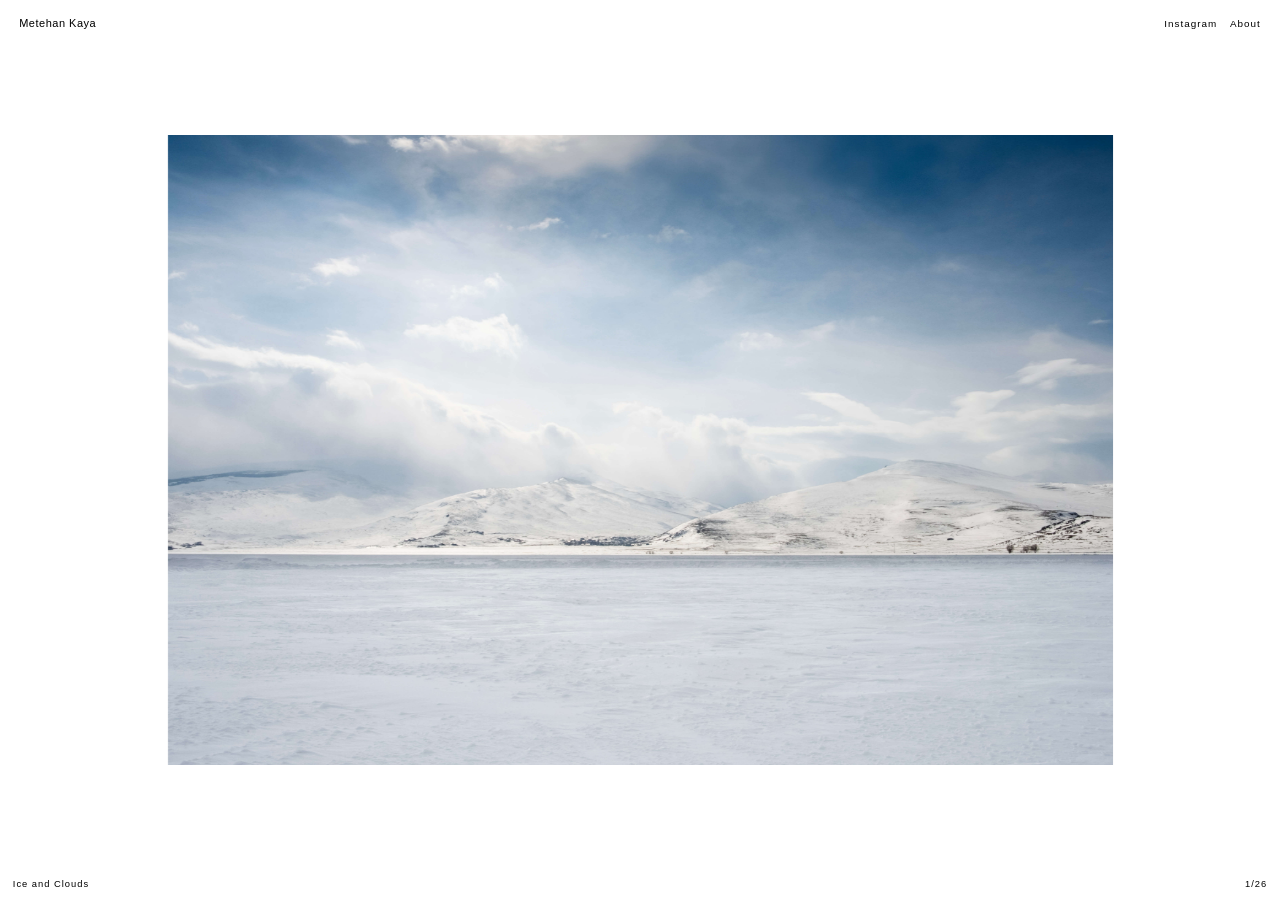
==== index.html @ d150e15e "Update index.html" ====
<!doctype html>
<html lang="tr">
  <head>
    <meta charset="UTF-8" />
    <meta name="viewport" content="width=device-width, initial-scale=1.0" />

    <title>Metehan Kaya</title>
    <meta
      name="description"
      content="Metehan Kaya'nın kişisel portfolyosu. Görsel hikaye anlatıcılığı, belgesel fotoğrafçılığı ve kreatif video prodüksiyonu."
    />
    <link rel="canonical" href="https://metehankaya.co/" />

    <link rel="icon" type="image/png" href="footage/favicon-96x96.png" sizes="96x96" />
    <link rel="icon" type="image/svg+xml" href="footage/favicon.svg" />
    <link rel="shortcut icon" href="footage/favicon.ico" />
    <link rel="apple-touch-icon" sizes="180x180" href="footage/apple-touch-icon.png" />
    <link rel="manifest" href="footage/site.webmanifest" />

    <meta property="og:site_name" content="Metehan Kaya" />
    <meta property="og:title" content="Metehan Kaya | Portfolio" />
    <meta
      property="og:description"
      content="Visual Storytelling & Creative Production"
    />
    <meta property="og:url" content="https://metehankaya.co/" />
    <meta property="og:type" content="website" />
    <meta
      property="og:image"
      content="https://metehankaya.co/images/link-onizleme.webp"
    />

    <meta name="twitter:card" content="summary_large_image" />
    <meta name="twitter:title" content="Metehan Kaya | Portfolio" />
    <meta
      name="twitter:description"
      content="Visual Storytelling & Creative Production"
    />
    <meta
      name="twitter:image"
      content="https://metehankaya.co/images/link-onizleme.webp"
    />
    <link rel="preconnect" href="https://fonts.googleapis.com" />
    <link rel="preconnect" href="https://fonts.gstatic.com" crossorigin />
    <link
      href="https://fonts.googleapis.com/css2?family=Inter:wght@300;400;500&display=swap"
      rel="stylesheet"
    />

    <link
      rel="stylesheet"
      href="https://cdn.jsdelivr.net/npm/swiper@11/swiper-bundle.min.css"
    />

    <link rel="stylesheet" href="style.min.css" />
  </head>
<body>
    <div id="customCursor" class="custom-cursor">
        <img src="footage/right-arrow.png" alt="Cursor Arrow">
    </div>

    <header class="site-header">
        <div class="logo">
            <a href="https:www.metehankaya.co">Metehan Kaya</a>
        </div>
        <div class="hamburger">
        <span></span>
        <span></span>
        <span></span>
    </div>
        <nav class="main-nav">
            <ul>
                <li><a href="https://www.instagram.com/meteinistanbul" target="_blank" rel="noopener noreferrer">Instagram</a>
                <li><a href="about.min.html">About</a></li>
            </ul>
        </nav>
    </header>

    <div id="projectNameDisplay" class="desktop-ui-left"></div>
    <div class="desktop-ui-right swiper-pagination"></div>

    <main class="gallery-main">

        <div class="custom-slider-wrapper desktop-portfolio">
            <div class="swiper myPortfolioSlider">
                <div class="swiper-wrapper">
                    <div class="swiper-slide" data-project="Ice and Clouds">
                        <div class="slide-canvas">
                            <img src="slider_images/ardahan.jpg" style="height: 100%;">
                        </div>
                    </div>
                    <div class="swiper-slide" data-project="Personal Work">
                        <div class="slide-canvas">
                            <img src="slider_images/untitled.jpg" style="height: 85%;">
                        </div>
                    </div>
                    <div class="swiper-slide" data-project="Aaroma Album Cover">
                        <div class="slide-canvas">
                            <img src="slider_images/aleyna_3.jpg" style="height: 80%;">
                        </div>
                    </div>
                    <div class="swiper-slide" data-project="Aaroma Album Cover">
                        <div class="slide-canvas">
                            <img src="slider_images/aleyna_2.jpg" style="height: 80%;">
                        </div>
                    </div>
                    <div class="swiper-slide" data-project="Ice and Clouds">
                        <div class="slide-canvas">
                            <img src="slider_images/ardahan_8.jpg" style="height: 100%;">
                            </div>
                    </div>
                    <div class="swiper-slide" data-project="Ice and Clouds">
                        <div class="slide-canvas">
                            <img src="slider_images/ardahan_9.jpg" style="height: 100%;">
                            </div>
                    </div>
                    <div class="swiper-slide" data-project="Ice and Clouds">
                        <div class="slide-canvas">
                            <img src="slider_images/ardahan_7.jpg" style="height: 100%;">
                        </div>
                    </div>
                    <div class="swiper-slide" data-project="Ice and Clouds">
                        <div class="slide-canvas left">
                            <img src="slider_images/ardahan_5.jpg" style="height: 70%;">
                            <img src="slider_images/ardahan_6.jpg" style="height: 70%; visibility:hidden;">
                        </div>
                    </div>
                    <div class="swiper-slide" data-project="Ice and Clouds">
                        <div class="slide-canvas left">
                            <img src="slider_images/ardahan_5.jpg" style="height: 70%;">
                            <img src="slider_images/ardahan_6.jpg" style="height: 70%;">
                        </div>
                    </div>
                    <div class="swiper-slide" data-project="Borusan Oto">
                        <div class="slide-canvas">
                            <img src="slider_images/borusan_atasehir_2.jpg" style="height: 85%;">
                        </div>
                    </div>
                    <div class="swiper-slide" data-project="Borusan Oto">
                        <div class="slide-canvas">
                            <img src="slider_images/borusan_atasehir_3.jpg" style="height: 85%;">
                        </div>
                    </div>
                    <div class="swiper-slide" data-project="MINI">
                        <div class="slide-canvas">
                            <img src="slider_images/mini_road.jpg" style="height: 85%;">
                        </div>
                    </div>
                    <div class="swiper-slide" data-project="MINI">
                        <div class="slide-canvas">
                            <img src="slider_images/mini_studio_2.jpg" style="height: 85%;">
                            <img src="slider_images/mini_studio_4.jpg" style="height: 85%; visibility:hidden;">
                        </div>
                    </div>
                    <div class="swiper-slide" data-project="MINI">
                        <div class="slide-canvas">
                            <img src="slider_images/mini_studio_2.jpg" style="height: 85%;">
                            <img src="slider_images/mini_studio_4.jpg" style="height: 85%;">
                        </div>
                    </div>
                    <div class="swiper-slide" data-project="BMW X5">
                        <div class="slide-canvas">
                            <img src="slider_images/bmw_x5.jpg" style="height: 85%;">
                        </div>
                    </div>
                    <div class="swiper-slide" data-project="BMW X5">
                        <div class="slide-canvas left">
                            <img src="slider_images/bmw_x5_3.jpg" style="height: 85%;">
                        </div>
                    </div>
                    <div class="swiper-slide" data-project="BMW X5">
                        <div class="slide-canvas right">
                            <img src="slider_images/bmw_x5_2.jpg" style="height: 85%;">
                        </div>
                    </div>
                    <div class="swiper-slide" data-project="Ice and Clouds">
                        <div class="slide-canvas">
                            <img src="slider_images/ardahan_2.jpg" style="height: 70%;">
                        </div>
                    </div>
                    <div class="swiper-slide" data-project="BMW X7">
                        <div class="slide-canvas right">
                            <img src="slider_images/bmw_x7_2.jpg" style="height: 85%;">
                        </div>
                    </div>
                    <div class="swiper-slide" data-project="BMW X7">
                        <div class="slide-canvas left">
                            <img src="slider_images/bmw_x7.jpg" style="height: 85%;">
                        </div>
                    </div>
                    <div class="swiper-slide" data-project="BMW 50 Jahre Edition">
                        <div class="slide-canvas">
                            <img src="slider_images/bmw_50_jahre_studio_4.JPG" style="height: 85%;">
                        </div>
                    </div>
                    <div class="swiper-slide" data-project="Personal Work">
                        <div class="slide-canvas left">
                            <img src="slider_images/belgrad_3.jpg" style="height: 70%;">
                        </div>
                    </div>
                    <div class="swiper-slide" data-project="Iraz Yıldız">
                        <div class="slide-canvas">
                            <img src="slider_images/iraz_4.jpg" style="height: 85%;">
                        </div>
                    </div>
                    <div class="swiper-slide" data-project="Iraz Yıldız">
                        <div class="slide-canvas">
                            <img src="slider_images/iraz_2.jpg" style="height: 100%;">
                        </div>
                    </div>
                    <div class="swiper-slide" data-project="Personal Work">
                        <div class="slide-canvas left">
                            <img src="slider_images/bursa.jpg" style="height: 50%;">
                        </div>
                    </div>
                    <div class="swiper-slide" data-project="Personal Work">
                        <div class="slide-canvas">
                            <img src="slider_images/untitled_horse.jpg" style="height: 85%;">
                        </div>
                    </div>
                </div>
            </div>
        </div>

        <div class="custom-slider-wrapper mobile-portfolio">
            <div class="swiper myMobileSlider">
                <div class="swiper-wrapper">
                    <div class="swiper-slide mobile-image-slide">
                        <img src="slider_images/ardahan.jpg" alt="ice_and_clouds">
                    </div>
                    <div class="swiper-slide mobile-title-slide">
                        <h2>Personal Work</h2>
                    </div>
                    <div class="swiper-slide mobile-image-slide">
                        <img src="slider_images/untitled.jpg" alt="personal_work">
                    </div>
                    <div class="swiper-slide mobile-title-slide">
                        <h2>Aaroma Album Cover</h2>
                    </div>
                    <div class="swiper-slide mobile-image-slide">
                        <img src="slider_images/aleyna_3.jpg" alt="personal_work">
                    </div>
                    <div class="swiper-slide mobile-image-slide">
                        <img src="slider_images/aleyna_2.jpg" alt="personal_work">
                    </div>
                    <div class="swiper-slide mobile-title-slide">
                        <h2>Ice and Clouds</h2>
                    </div>
                    <div class="swiper-slide mobile-image-slide">
                        <img src="slider_images/ardahan_8.jpg" alt="ice_and_clouds">
                    </div>
                    <div class="swiper-slide mobile-image-slide">
                        <img src="slider_images/ardahan_9.jpg" alt="ice_and_clouds">
                    </div>
                    <div class="swiper-slide mobile-image-slide">
                        <img src="slider_images/ardahan_7.jpg" alt="ice_and_clouds">
                    </div>
                    <div class="swiper-slide mobile-image-slide">
                        <img src="slider_images/ardahan_5.jpg" alt="ice_and_clouds">
                    </div>
                    <div class="swiper-slide mobile-image-slide">
                        <img src="slider_images/ardahan_6.jpg" alt="ice_and_clouds">
                    </div>
                    <div class="swiper-slide mobile-title-slide">
                        <h2>Borusan Oto Ataşehir</h2>
                    </div>
                    <div class="swiper-slide mobile-image-slide">
                        <img src="slider_images/borusan_atasehir_2.jpg" alt="borusan_oto">
                    </div>
                    <div class="swiper-slide mobile-image-slide">
                        <img src="slider_images/borusan_atasehir_3.jpg" alt="borusan_oto">
                    </div>
                    <div class="swiper-slide mobile-title-slide">
                        <h2>MINI</h2>
                    </div>
                    <div class="swiper-slide mobile-image-slide">
                        <img src="slider_images/mini_road.jpg" alt="mini">
                    </div>
                    <div class="swiper-slide mobile-image-slide">
                        <img src="slider_images/mini_studio_2.jpg" alt="mini">
                    </div>
                    <div class="swiper-slide mobile-image-slide">
                        <img src="slider_images/mini_studio_4.jpg" alt="mini">
                    </div>
                    <div class="swiper-slide mobile-title-slide">
                        <h2>BMW X5</h2>
                    </div>
                    <div class="swiper-slide mobile-image-slide">
                        <img src="slider_images/bmw_x5.jpg" alt="bmw_x5">
                    </div>
                    <div class="swiper-slide mobile-image-slide">
                        <img src="slider_images/bmw_x5_3.jpg" alt="bmw_x5">
                    </div>
                    <div class="swiper-slide mobile-image-slide">
                        <img src="slider_images/bmw_x5_2.jpg" alt="bmw_x5">
                    </div>
                    <div class="swiper-slide mobile-title-slide">
                        <h2>Ice and Clouds</h2>
                    </div>
                    <div class="swiper-slide mobile-image-slide">
                        <img src="slider_images/ardahan_2.jpg" alt="ice_and_clouds">
                    </div>
                    <div class="swiper-slide mobile-title-slide">
                        <h2>BMW X7</h2>
                    </div>
                    <div class="swiper-slide mobile-image-slide">
                        <img src="slider_images/bmw_x7_2.jpg" alt="bmw_x7">
                    </div>
                    <div class="swiper-slide mobile-image-slide">
                        <img src="slider_images/bmw_x7.jpg" alt="bmw_x5">
                    </div>
                    <div class="swiper-slide mobile-title-slide">
                        <h2>BMW 50 Jahre Edition</h2>
                    </div>
                    <div class="swiper-slide mobile-image-slide">
                        <img src="slider_images/bmw_50_jahre_studio_4.jpg" alt="bmw_50_jahre">
                    </div>
                    <div class="swiper-slide mobile-title-slide">
                        <h2>Personal Work</h2>
                    </div>
                    <div class="swiper-slide mobile-image-slide">
                        <img src="slider_images/belgrad_3.jpg" alt="personal_work">
                    </div>
                    <div class="swiper-slide mobile-title-slide">
                        <h2>Iraz Yıldız</h2>
                    </div>
                    <div class="swiper-slide mobile-image-slide">
                        <img src="slider_images/iraz_4.jpg" alt="iraz_yildiz">
                    </div>
                    <div class="swiper-slide mobile-image-slide">
                        <img src="slider_images/iraz_2.jpg" alt="iraz_yildiz">
                    </div>
                    <div class="swiper-slide mobile-title-slide">
                        <h2>Personal Work</h2>
                    </div>
                    <div class="swiper-slide mobile-image-slide">
                        <img src="slider_images/bursa.jpg" alt="personal_work">
                    </div>
                    <div class="swiper-slide mobile-image-slide">
                        <img src="slider_images/untitled_horse.jpg" alt="personal_work">
                    </div>
                    <div class="swiper-slide mobile-title-slide">
                        <h2>Ice and Clouds</h2>
                    </div>
                </div>
            </div>
        </div>
    </main>

    <footer id="contact" class="site-footer">
    </footer>

    <script src="https://cdn.jsdelivr.net/npm/swiper@11/swiper-bundle.min.js"></script>
    <script src="app.js"></script>
</body>
</html>
---- style.min.css ----
body,html{margin:0;padding:0;width:100vw;height:100vh;overflow:hidden;background-color:#fff;cursor:none;font-family:"Stack Sans Notch",sans-serif;font-weight:400;font-style:normal;font-size:11px;-webkit-user-select:none;user-select:none}a{cursor:pointer}.site-header{position:fixed;top:0;left:0;width:100%;z-index:999;display:flex;justify-content:space-between;padding:1.5rem 1.5vw;box-sizing:border-box}.main-nav ul{display:flex;list-style:none;padding:0;margin:0;gap:1vw;align-items:center}.main-nav a{text-decoration:none;color:#000;font-size:.9rem;letter-spacing:1px;transition:opacity .15s ease}.main-nav a:active,.main-nav a:visited{color:#000}.main-nav a:hover{opacity:.5}.logo a{text-decoration:none;color:#000;letter-spacing:.5px}.gallery-main{display:flex;justify-content:center;align-items:center;width:100vw;height:100vh;overflow:hidden}.custom-slider-wrapper{width:100%;height:70vh;padding:0 8vw;box-sizing:border-box;overflow:hidden}.myPortfolioSlider{width:100%;height:100%;overflow:visible}.swiper-slide{width:100%!important;height:100%;display:flex;justify-content:center;align-items:center}.slide-canvas{width:100%;height:100%;display:flex;justify-content:center;align-items:center;gap:3vw;flex-wrap:nowrap}.slide-canvas img{object-fit:contain;object-position:center;display:block;flex:1;min-width:0;height:100%;width:100%;max-width:100%;-webkit-user-drag:none}.slide-canvas.vertical{flex-direction:column}.slide-canvas.vertical img{height:auto;width:auto;flex:1;min-height:0;max-height:100%;max-width:100%}.desktop-ui-left,.desktop-ui-right{position:fixed;bottom:1rem;z-index:100;font-size:.85rem;letter-spacing:1px;color:var(--accent-gray,#000);pointer-events:none}.desktop-ui-left{left:1vw}.swiper-pagination.desktop-ui-right{right:1vw;width:auto;text-align:right}.custom-cursor{position:fixed;top:0;left:0;width:25px;height:25px;pointer-events:none;z-index:9999;opacity:0;transform:translate(-50%,-50%)}.custom-cursor img{width:100%;height:100%;object-fit:contain}.custom-cursor.visible{opacity:1}.custom-cursor.rotate-180{transform:translate(-50%,-50%) rotate(180deg)}.mobile-portfolio{display:none}.hamburger{display:none;cursor:pointer;z-index:1000}.hamburger span{display:block;width:25px;height:2px;background:#000;margin:5px 0;transition:.3s}.slide-canvas.left img{object-position:left center}.slide-canvas.right img{object-position:right center}.slide-canvas.spread img:first-child{object-position:left center}.slide-canvas.spread img:last-child{object-position:right center}.about-main{position:absolute;top:0;left:0;width:100vw;height:100vh;box-sizing:border-box;z-index:1;padding:1.5rem 1.5vw 2rem 1.5vw}.about-grid{display:grid;grid-template-columns:repeat(3,1fr);gap:2vw;max-width:650px;grid-column:1;grid-row:1;transition:opacity .3s ease,visibility .3s ease}.lang-wrapper{display:grid}.hidden-lang{opacity:0;visibility:hidden;pointer-events:none}body.about-page{cursor:default!important;-webkit-user-select:text!important;user-select:text!important}body.about-page .site-header{-webkit-user-select:none!important;user-select:none!important}body.about-page a{cursor:pointer!important}body.about-page #customCursor{display:none!important}.lang-switch{display:inline-block;width:fit-content;margin-top:2rem;font-family:"Stack Sans Notch",sans-serif;font-weight:400;font-size:11px;color:#3139ad;text-decoration:underline;letter-spacing:1px;transition:opacity .15s ease}.lang-switch:hover{opacity:.4}a.inline-link,a.inline-link:active,a.inline-link:link,a.inline-link:visited{color:#000!important;text-decoration:underline!important;text-decoration-thickness:1px!important;text-underline-offset:3px!important;cursor:pointer!important;transition:opacity .2s ease!important;font-style:italic!important}a.inline-link:hover{color:#000!important;opacity:.5!important}body.about-page .site-header .logo{visibility:hidden}.title-col{margin-bottom:6vh;position:relative;z-index:50;pointer-events:auto;font-family:"Stack Sans Notch",sans-serif;font-weight:400;font-size:11px;color:#000;letter-spacing:.5px}.title-col a{color:#000;text-decoration:none}body.about-page .site-header{pointer-events:none!important}body.about-page .site-header .hamburger,body.about-page .site-header .main-nav{pointer-events:auto!important}.col-group p{letter-spacing:.5px}a.inline-link{letter-spacing:.5px!important}@media (max-width:768px){.about-main{padding-top:100px;padding-left:5vw;padding-right:5vw}.about-grid{grid-template-columns:1fr;gap:2rem}.hamburger{display:block}.main-nav{position:fixed;top:0;left:0;width:100vw;height:100vh;background:#fff;display:flex;justify-content:center;align-items:center;transform:translateY(-100%);transition:transform .5s ease;z-index:998}.main-nav.active{transform:translateY(0)}.main-nav ul{flex-direction:column;gap:3rem;font-size:2rem}.custom-cursor,.desktop-portfolio,.desktop-ui-left,.desktop-ui-right{display:none!important}.mobile-portfolio{display:block!important;width:100%;height:75vh!important;margin:0!important;padding:0!important}.myMobileSlider{width:100%;height:100%}.mobile-image-slide{display:flex!important;justify-content:center!important;align-items:center!important;width:100%!important;height:100%!important;padding:0 3vw;box-sizing:border-box}.mobile-image-slide img{width:100%;height:auto;max-height:100%;object-fit:contain}.mobile-title-slide{display:flex!important;justify-content:flex-start!important;align-items:center!important;width:100%!important;height:100%!important;padding:0 4vw;box-sizing:border-box}.mobile-title-slide h2{font-size:1.1rem;letter-spacing:2px;color:var(--text-color,#000);font-weight:400}.about-grid .col-group:first-child .title-col{display:none}.about-grid{grid-template-columns:1fr;gap:2rem}.title-col{margin-bottom:1.5rem}.about-grid{grid-template-columns:1fr;gap:4rem;margin-top:-2rem}.site-header .logo{position:relative;top:15px;left:4vw}.site-header .hamburger{position:relative;right:4vw!important;top:1vh}body.about-page .site-header .logo{visibility:visible!important;pointer-events:auto!important}}
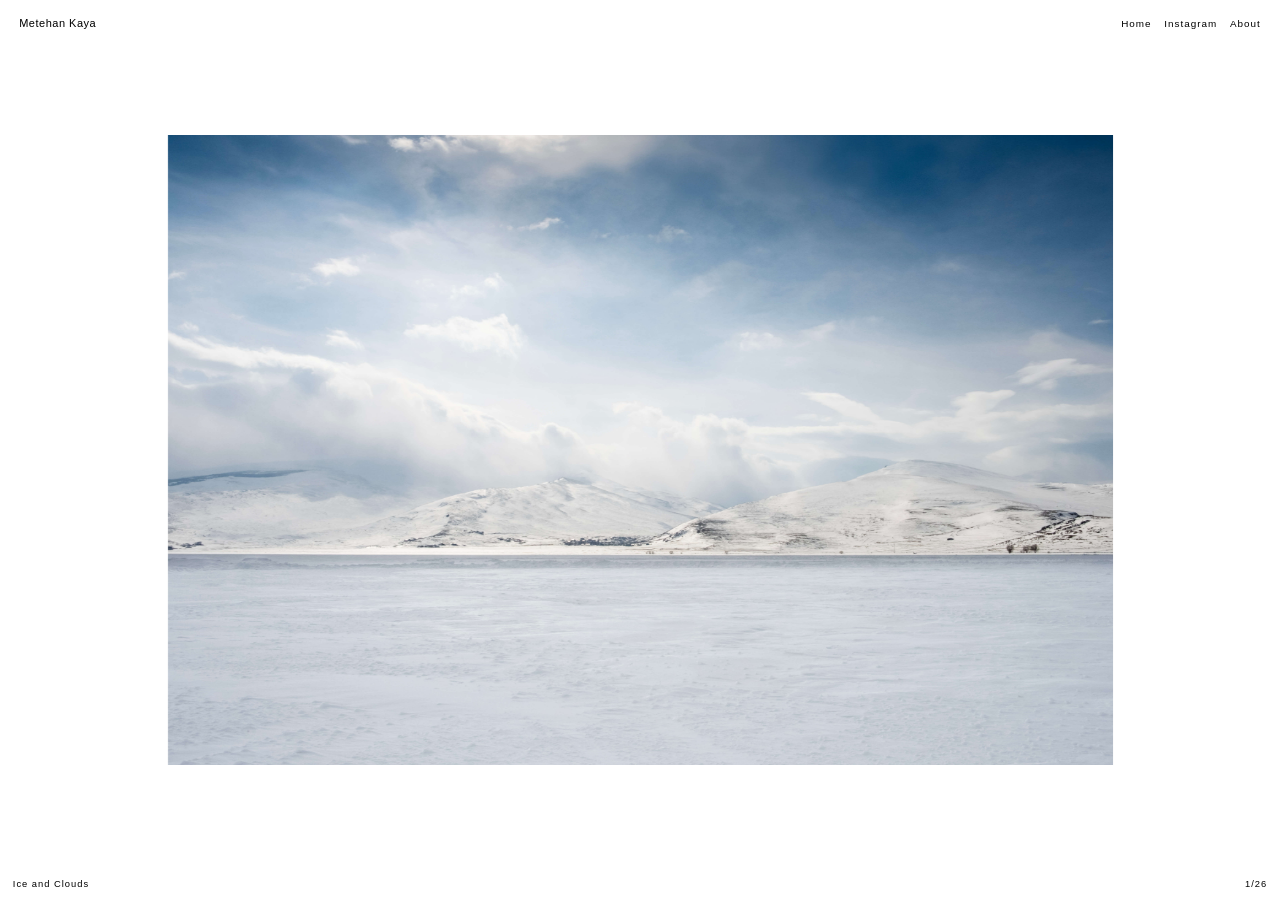
==== commit 42587918: "Update index.html" ====
--- a/index.html
+++ b/index.html
@@ -61,7 +61,7 @@
 
     <header class="site-header">
         <div class="logo">
-            <a href="https:www.metehankaya.co">Metehan Kaya</a>
+            <a href="https://www.metehankaya.co">Metehan Kaya</a>
         </div>
         <div class="hamburger">
         <span></span>
@@ -70,8 +70,9 @@
     </div>
         <nav class="main-nav">
             <ul>
+                <li class="mobile-only"><a href="index.html">Home</a></li>
                 <li><a href="https://www.instagram.com/meteinistanbul" target="_blank" rel="noopener noreferrer">Instagram</a>
-                <li><a href="about.min.html">About</a></li>
+                <li><a href="about.html">About</a></li>
             </ul>
         </nav>
     </header>
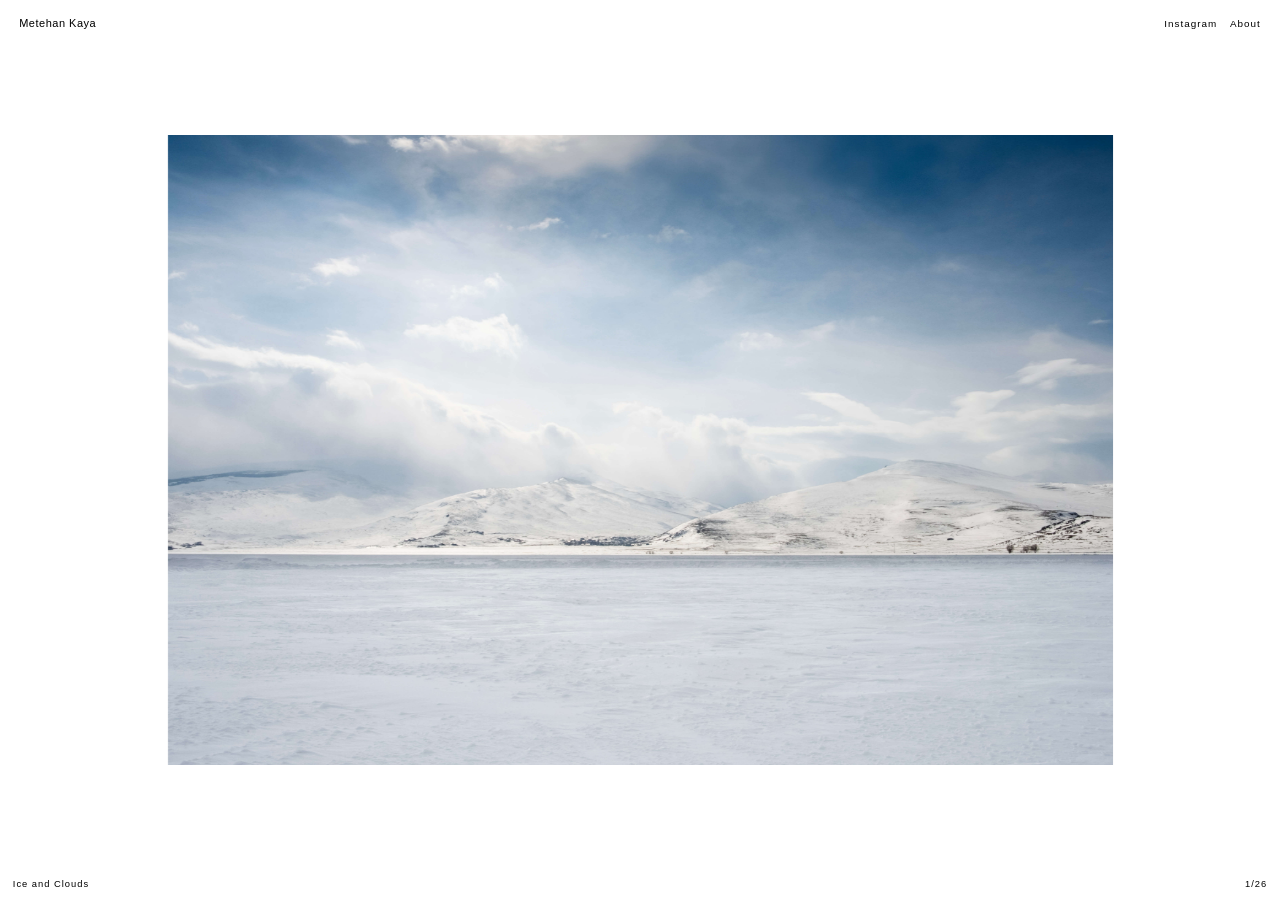
==== commit 9ac49b3a: "Update index.html" ====
--- a/index.html
+++ b/index.html
@@ -70,7 +70,7 @@
     </div>
         <nav class="main-nav">
             <ul>
-                <li class="mobile-only"><a href="index.html">Home</a></li>
+                <li class="mobile-only"><a href="https://www.metehankaya.co">Home</a></li>
                 <li><a href="https://www.instagram.com/meteinistanbul" target="_blank" rel="noopener noreferrer">Instagram</a>
                 <li><a href="about.html">About</a></li>
             </ul>
@@ -107,12 +107,12 @@
                     </div>
                     <div class="swiper-slide" data-project="Ice and Clouds">
                         <div class="slide-canvas">
-                            <img src="slider_images/ardahan_8.jpg" style="height: 100%;">
+                            <img src="slider_images/ardahan_8.jpg" style="height: 80%;">
                             </div>
                     </div>
                     <div class="swiper-slide" data-project="Ice and Clouds">
                         <div class="slide-canvas">
-                            <img src="slider_images/ardahan_9.jpg" style="height: 100%;">
+                            <img src="slider_images/ardahan_9.jpg" style="height: 80%;">
                             </div>
                     </div>
                     <div class="swiper-slide" data-project="Ice and Clouds">
--- a/style.min.css
+++ b/style.min.css
@@ -1 +1 @@
-body,html{margin:0;padding:0;width:100vw;height:100vh;overflow:hidden;background-color:#fff;cursor:none;font-family:"Stack Sans Notch",sans-serif;font-weight:400;font-style:normal;font-size:11px;-webkit-user-select:none;user-select:none}a{cursor:pointer}.site-header{position:fixed;top:0;left:0;width:100%;z-index:999;display:flex;justify-content:space-between;padding:1.5rem 1.5vw;box-sizing:border-box}.main-nav ul{display:flex;list-style:none;padding:0;margin:0;gap:1vw;align-items:center}.main-nav a{text-decoration:none;color:#000;font-size:.9rem;letter-spacing:1px;transition:opacity .15s ease}.main-nav a:active,.main-nav a:visited{color:#000}.main-nav a:hover{opacity:.5}.logo a{text-decoration:none;color:#000;letter-spacing:.5px}.gallery-main{display:flex;justify-content:center;align-items:center;width:100vw;height:100vh;overflow:hidden}.custom-slider-wrapper{width:100%;height:70vh;padding:0 8vw;box-sizing:border-box;overflow:hidden}.myPortfolioSlider{width:100%;height:100%;overflow:visible}.swiper-slide{width:100%!important;height:100%;display:flex;justify-content:center;align-items:center}.slide-canvas{width:100%;height:100%;display:flex;justify-content:center;align-items:center;gap:3vw;flex-wrap:nowrap}.slide-canvas img{object-fit:contain;object-position:center;display:block;flex:1;min-width:0;height:100%;width:100%;max-width:100%;-webkit-user-drag:none}.slide-canvas.vertical{flex-direction:column}.slide-canvas.vertical img{height:auto;width:auto;flex:1;min-height:0;max-height:100%;max-width:100%}.desktop-ui-left,.desktop-ui-right{position:fixed;bottom:1rem;z-index:100;font-size:.85rem;letter-spacing:1px;color:var(--accent-gray,#000);pointer-events:none}.desktop-ui-left{left:1vw}.swiper-pagination.desktop-ui-right{right:1vw;width:auto;text-align:right}.custom-cursor{position:fixed;top:0;left:0;width:25px;height:25px;pointer-events:none;z-index:9999;opacity:0;transform:translate(-50%,-50%)}.custom-cursor img{width:100%;height:100%;object-fit:contain}.custom-cursor.visible{opacity:1}.custom-cursor.rotate-180{transform:translate(-50%,-50%) rotate(180deg)}.mobile-portfolio{display:none}.hamburger{display:none;cursor:pointer;z-index:1000}.hamburger span{display:block;width:25px;height:2px;background:#000;margin:5px 0;transition:.3s}.slide-canvas.left img{object-position:left center}.slide-canvas.right img{object-position:right center}.slide-canvas.spread img:first-child{object-position:left center}.slide-canvas.spread img:last-child{object-position:right center}.about-main{position:absolute;top:0;left:0;width:100vw;height:100vh;box-sizing:border-box;z-index:1;padding:1.5rem 1.5vw 2rem 1.5vw}.about-grid{display:grid;grid-template-columns:repeat(3,1fr);gap:2vw;max-width:650px;grid-column:1;grid-row:1;transition:opacity .3s ease,visibility .3s ease}.lang-wrapper{display:grid}.hidden-lang{opacity:0;visibility:hidden;pointer-events:none}body.about-page{cursor:default!important;-webkit-user-select:text!important;user-select:text!important}body.about-page .site-header{-webkit-user-select:none!important;user-select:none!important}body.about-page a{cursor:pointer!important}body.about-page #customCursor{display:none!important}.lang-switch{display:inline-block;width:fit-content;margin-top:2rem;font-family:"Stack Sans Notch",sans-serif;font-weight:400;font-size:11px;color:#3139ad;text-decoration:underline;letter-spacing:1px;transition:opacity .15s ease}.lang-switch:hover{opacity:.4}a.inline-link,a.inline-link:active,a.inline-link:link,a.inline-link:visited{color:#000!important;text-decoration:underline!important;text-decoration-thickness:1px!important;text-underline-offset:3px!important;cursor:pointer!important;transition:opacity .2s ease!important;font-style:italic!important}a.inline-link:hover{color:#000!important;opacity:.5!important}body.about-page .site-header .logo{visibility:hidden}.title-col{margin-bottom:6vh;position:relative;z-index:50;pointer-events:auto;font-family:"Stack Sans Notch",sans-serif;font-weight:400;font-size:11px;color:#000;letter-spacing:.5px}.title-col a{color:#000;text-decoration:none}body.about-page .site-header{pointer-events:none!important}body.about-page .site-header .hamburger,body.about-page .site-header .main-nav{pointer-events:auto!important}.col-group p{letter-spacing:.5px}a.inline-link{letter-spacing:.5px!important}@media (max-width:768px){.about-main{padding-top:100px;padding-left:5vw;padding-right:5vw}.about-grid{grid-template-columns:1fr;gap:2rem}.hamburger{display:block}.main-nav{position:fixed;top:0;left:0;width:100vw;height:100vh;background:#fff;display:flex;justify-content:center;align-items:center;transform:translateY(-100%);transition:transform .5s ease;z-index:998}.main-nav.active{transform:translateY(0)}.main-nav ul{flex-direction:column;gap:3rem;font-size:2rem}.custom-cursor,.desktop-portfolio,.desktop-ui-left,.desktop-ui-right{display:none!important}.mobile-portfolio{display:block!important;width:100%;height:75vh!important;margin:0!important;padding:0!important}.myMobileSlider{width:100%;height:100%}.mobile-image-slide{display:flex!important;justify-content:center!important;align-items:center!important;width:100%!important;height:100%!important;padding:0 3vw;box-sizing:border-box}.mobile-image-slide img{width:100%;height:auto;max-height:100%;object-fit:contain}.mobile-title-slide{display:flex!important;justify-content:flex-start!important;align-items:center!important;width:100%!important;height:100%!important;padding:0 4vw;box-sizing:border-box}.mobile-title-slide h2{font-size:1.1rem;letter-spacing:2px;color:var(--text-color,#000);font-weight:400}.about-grid .col-group:first-child .title-col{display:none}.about-grid{grid-template-columns:1fr;gap:2rem}.title-col{margin-bottom:1.5rem}.about-grid{grid-template-columns:1fr;gap:4rem;margin-top:-2rem}.site-header .logo{position:relative;top:15px;left:4vw}.site-header .hamburger{position:relative;right:4vw!important;top:1vh}body.about-page .site-header .logo{visibility:visible!important;pointer-events:auto!important}}+body,html{margin:0;padding:0;width:100vw;height:100vh;overflow:hidden;background-color:#fff;cursor:none;font-family:"Stack Sans Notch",sans-serif;font-weight:400;font-style:normal;font-size:11px;-webkit-user-select:none;user-select:none}a{cursor:pointer}.site-header{position:fixed;top:0;left:0;width:100%;z-index:999;display:flex;justify-content:space-between;padding:1.5rem 1.5vw;box-sizing:border-box}.main-nav ul{display:flex;list-style:none;padding:0;margin:0;gap:1vw;align-items:center}.main-nav a{text-decoration:none;color:#000;font-size:.9rem;letter-spacing:1px;transition:opacity .15s ease}.main-nav a:active,.main-nav a:visited{color:#000}.main-nav a:hover{opacity:.5}.logo a{text-decoration:none;color:#000;letter-spacing:.5px}.gallery-main{display:flex;justify-content:center;align-items:center;width:100vw;height:100vh;overflow:hidden}.custom-slider-wrapper{width:100%;height:70vh;padding:0 8vw;box-sizing:border-box;overflow:hidden}.myPortfolioSlider{width:100%;height:100%;overflow:visible}.swiper-slide{width:100%!important;height:100%;display:flex;justify-content:center;align-items:center}.slide-canvas{width:100%;height:100%;display:flex;justify-content:center;align-items:center;gap:3vw;flex-wrap:nowrap}.slide-canvas img{object-fit:contain;object-position:center;display:block;flex:1;min-width:0;height:100%;width:100%;max-width:100%;-webkit-user-drag:none}.slide-canvas.vertical{flex-direction:column}.slide-canvas.vertical img{height:auto;width:auto;flex:1;min-height:0;max-height:100%;max-width:100%}.desktop-ui-left,.desktop-ui-right{position:fixed;bottom:1rem;z-index:100;font-size:.85rem;letter-spacing:1px;color:var(--accent-gray,#000);pointer-events:none}.desktop-ui-left{left:1vw}.swiper-pagination.desktop-ui-right{right:1vw;width:auto;text-align:right}.custom-cursor{position:fixed;top:0;left:0;width:25px;height:25px;pointer-events:none;z-index:9999;opacity:0;transform:translate(-50%,-50%)}.custom-cursor img{width:100%;height:100%;object-fit:contain}.custom-cursor.visible{opacity:1}.custom-cursor.rotate-180{transform:translate(-50%,-50%) rotate(180deg)}.mobile-portfolio{display:none}.hamburger{display:none;cursor:pointer;z-index:1000}.hamburger span{display:block;width:25px;height:2px;background:#000;margin:5px 0;transition:.3s}.mobile-only{display:none!important}.slide-canvas.left img{object-position:left center}.slide-canvas.right img{object-position:right center}.slide-canvas.spread img:first-child{object-position:left center}.slide-canvas.spread img:last-child{object-position:right center}.about-main{position:absolute;top:0;left:0;width:100vw;height:100vh;box-sizing:border-box;z-index:1;padding:1.5rem 1.5vw 2rem 1.5vw}.about-grid{display:grid;grid-template-columns:repeat(3,1fr);gap:2vw;max-width:650px;grid-column:1;grid-row:1;transition:opacity .3s ease,visibility .3s ease}.lang-wrapper{display:grid}.hidden-lang{opacity:0;visibility:hidden;pointer-events:none}body.about-page{cursor:default!important;-webkit-user-select:text!important;user-select:text!important}body.about-page .site-header{-webkit-user-select:none!important;user-select:none!important}body.about-page a{cursor:pointer!important}body.about-page #customCursor{display:none!important}.lang-switch{display:inline-block;width:fit-content;margin-top:2rem;font-family:"Stack Sans Notch",sans-serif;font-weight:400;font-size:11px;color:#3139ad;text-decoration:underline;letter-spacing:1px;transition:opacity .15s ease}.lang-switch:hover{opacity:.4}a.inline-link,a.inline-link:active,a.inline-link:link,a.inline-link:visited{color:#000!important;text-decoration:underline!important;text-decoration-thickness:1px!important;text-underline-offset:3px!important;cursor:pointer!important;transition:opacity .2s ease!important;font-style:italic!important}a.inline-link:hover{color:#000!important;opacity:.5!important}body.about-page .site-header .logo{visibility:hidden}.title-col{margin-bottom:6vh;position:relative;z-index:50;pointer-events:auto;font-family:"Stack Sans Notch",sans-serif;font-weight:400;font-size:11px;color:#000;letter-spacing:.5px}.title-col a{color:#000;text-decoration:none}body.about-page .site-header{pointer-events:none!important}body.about-page .site-header .hamburger,body.about-page .site-header .main-nav{pointer-events:auto!important}.col-group p{letter-spacing:.5px}a.inline-link{letter-spacing:.5px!important}@media (max-width:768px){.about-main{padding-top:100px;padding-left:5vw;padding-right:5vw}.about-grid{grid-template-columns:1fr;gap:2rem}.hamburger{display:block}.main-nav{position:fixed;top:0;left:0;width:100vw;height:100vh;background:#fff;display:flex;justify-content:center;align-items:center;transform:translateY(-100%);transition:transform .5s ease;z-index:998}.main-nav.active{transform:translateY(0)}.main-nav ul{flex-direction:column;gap:3rem;font-size:2rem}.custom-cursor,.desktop-portfolio,.desktop-ui-left,.desktop-ui-right{display:none!important}.mobile-portfolio{display:block!important;width:100%;height:75vh!important;margin:0!important;padding:0!important}.myMobileSlider{width:100%;height:100%}.mobile-image-slide{display:flex!important;justify-content:center!important;align-items:center!important;width:100%!important;height:100%!important;padding:0 3vw;box-sizing:border-box}.mobile-image-slide img{width:100%;height:auto;max-height:100%;object-fit:contain}.mobile-title-slide{display:flex!important;justify-content:flex-start!important;align-items:center!important;width:100%!important;height:100%!important;padding:0 4vw;box-sizing:border-box}.mobile-title-slide h2{font-size:1.1rem;letter-spacing:2px;color:var(--text-color,#000);font-weight:400}.about-grid .col-group:first-child .title-col{display:none}.about-grid{grid-template-columns:1fr;gap:2rem}.title-col{margin-bottom:1.5rem}.about-grid{grid-template-columns:1fr;gap:4rem;margin-top:-2rem}.site-header .logo{position:relative;top:15px;left:4vw}.site-header .hamburger{position:relative;right:4vw!important;top:1vh}body.about-page .site-header .logo{visibility:visible!important;pointer-events:auto!important}.mobile-only{display:block!important}}
